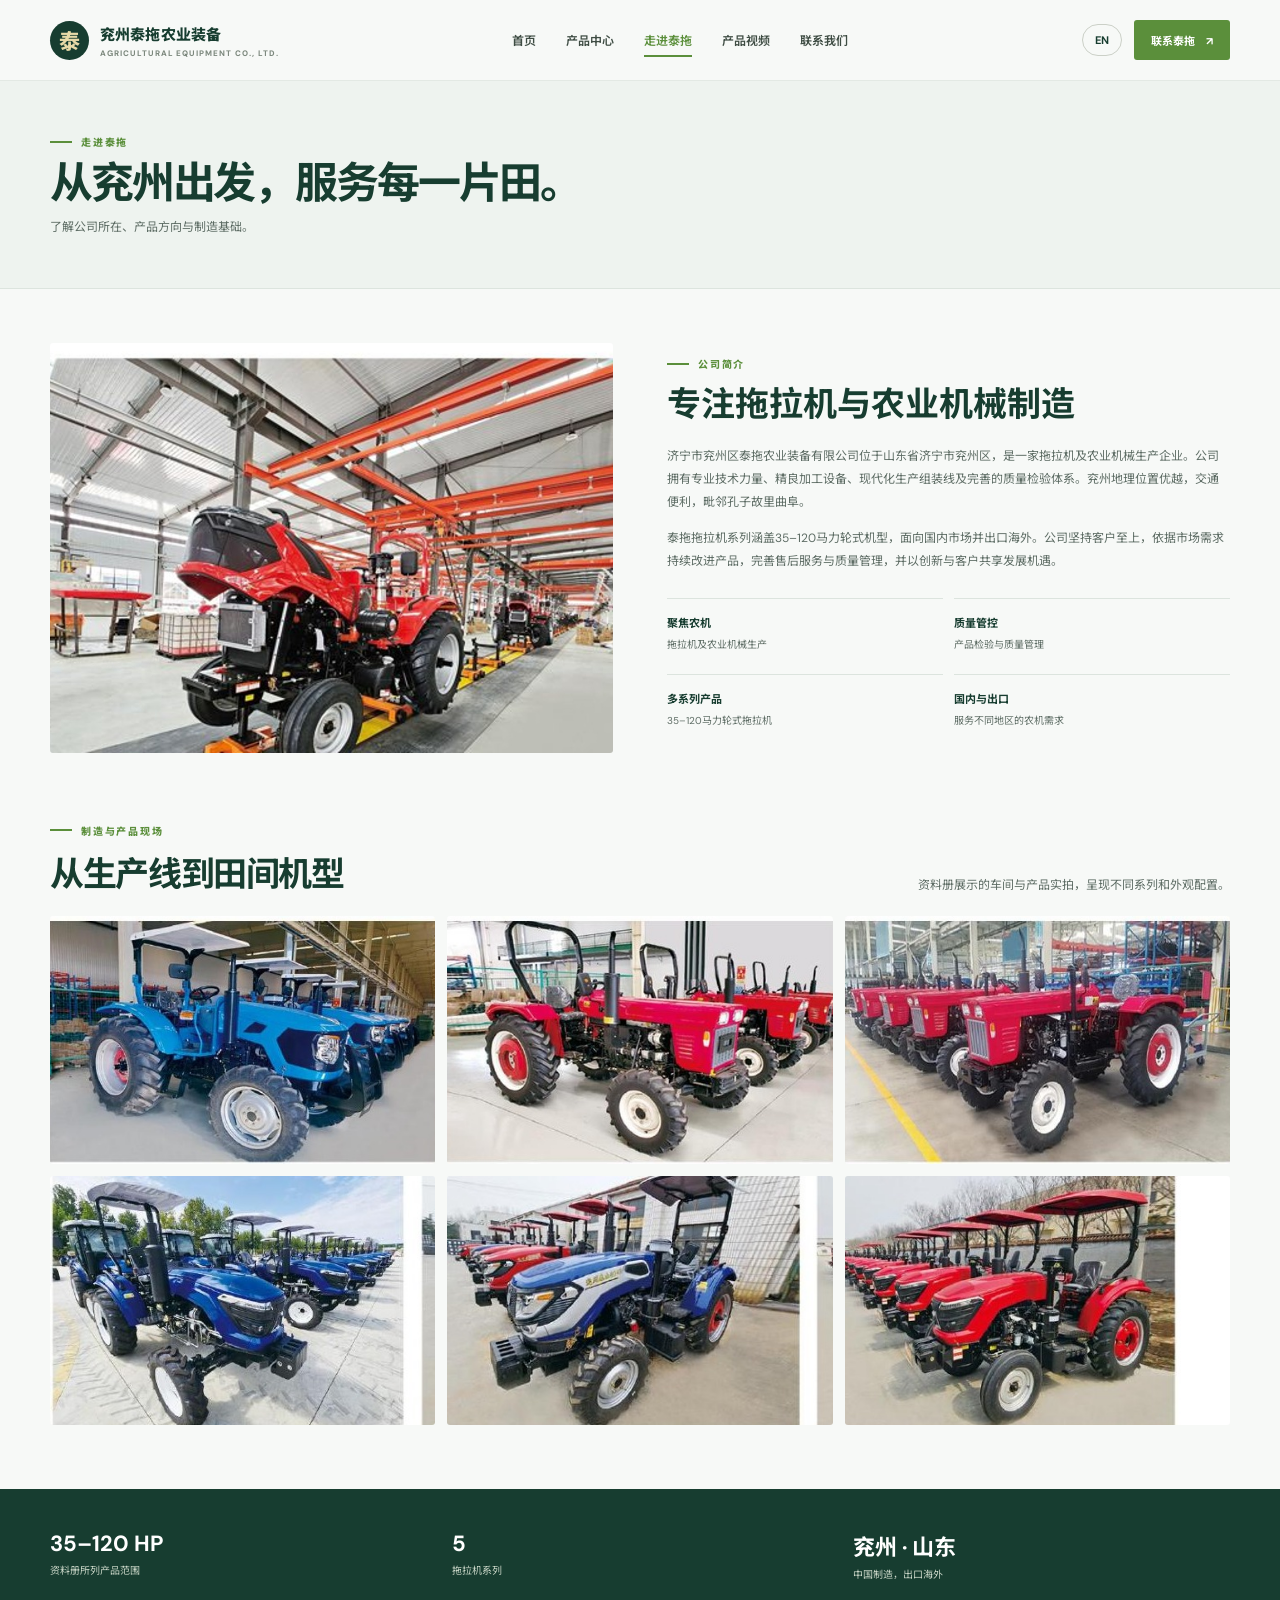
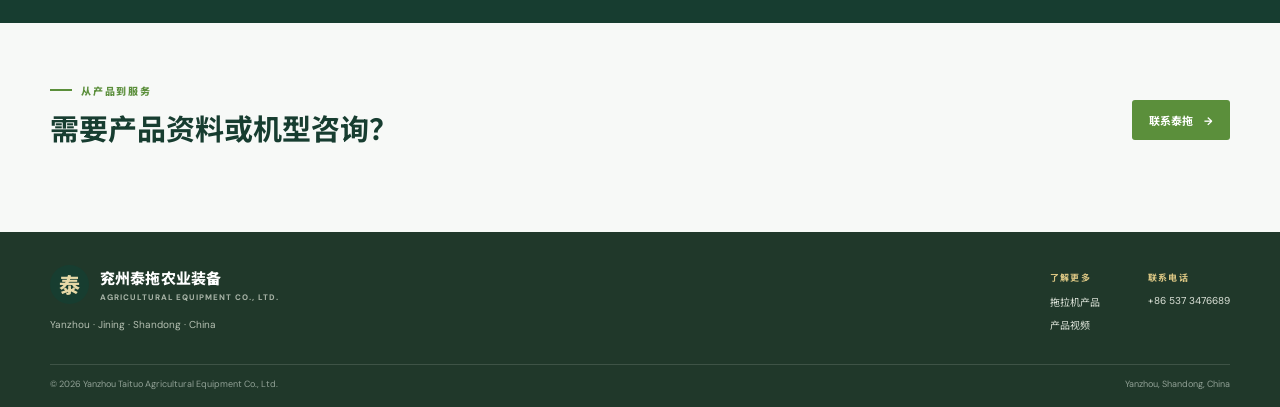
==== company.html @ d7dac6b2 "Add files via upload" ====
<!doctype html><html lang="zh-CN"><head><meta charset="utf-8"><meta name="viewport" content="width=device-width,initial-scale=1"><title>走进泰拖 | Yanzhou Taituo</title><link rel="stylesheet" href="site.css"></head><body><header class="site-header"><div class="wrap nav"><a class="brand" href="index.html"><span class="brandmark">泰</span><span><span class="brandname" data-zh="兖州泰拖农业装备" data-en="YANZHOU TAITUO">兖州泰拖农业装备</span><small>AGRICULTURAL EQUIPMENT CO., LTD.</small></span></a><nav class="navlinks"><a href="index.html" data-zh="首页" data-en="Home">首页</a><a href="products.html" data-zh="产品中心" data-en="Products">产品中心</a><a class="active" href="company.html" data-zh="走进泰拖" data-en="Our company">走进泰拖</a><a href="videos.html" data-zh="产品视频" data-en="Videos">产品视频</a><a href="contact.html" data-zh="联系我们" data-en="Contact">联系我们</a></nav><div class="navtools"><button class="lang" data-lang-button>EN</button><a class="nav-cta" href="contact.html" data-zh="联系泰拖　↗" data-en="Contact　↗">联系泰拖　↗</a><button class="mobile-menu" aria-label="Menu">☰</button></div></div></header><main class="page"><section class="page-banner"><div class="wrap"><div class="eyebrow" data-zh="走进泰拖" data-en="ABOUT TAITUO">走进泰拖</div><h1 data-zh="从兖州出发，服务每一片田。" data-en="From Yanzhou, for farms everywhere.">从兖州出发，服务每一片田。</h1><p data-zh="了解公司所在、产品方向与制造基础。" data-en="Learn about Taituo's location, product focus and manufacturing capabilities.">了解公司所在、产品方向与制造基础。</p></div></section><section class="wrap company-grid"><div class="company-photo" role="img" aria-label="Tractor assembly line"></div><div class="company-copy"><div class="eyebrow" data-zh="公司简介" data-en="COMPANY PROFILE">公司简介</div><h2 data-zh="专注拖拉机与农业机械制造" data-en="Focused on tractors and agricultural machinery">专注拖拉机与农业机械制造</h2><p data-zh="济宁市兖州区泰拖农业装备有限公司位于山东省济宁市兖州区，是一家拖拉机及农业机械生产企业。公司拥有专业技术力量、精良加工设备、现代化生产组装线及完善的质量检验体系。兖州地理位置优越，交通便利，毗邻孔子故里曲阜。" data-en="Jining Yanzhou Taituo Agricultural Equipment Co., Ltd. is based in Yanzhou, Jining, Shandong, China. The company manufactures tractors and agricultural machinery. Its supplied profile describes an experienced technical team, processing equipment, production and assembly lines, and a quality inspection system.">济宁市兖州区泰拖农业装备有限公司位于山东省济宁市兖州区，是一家拖拉机及农业机械生产企业。公司拥有专业技术力量、精良加工设备、现代化生产组装线及完善的质量检验体系。兖州地理位置优越，交通便利，毗邻孔子故里曲阜。</p><p data-zh="泰拖拖拉机系列涵盖35–120马力轮式机型，面向国内市场并出口海外。公司坚持客户至上，依据市场需求持续改进产品，完善售后服务与质量管理，并以创新与客户共享发展机遇。" data-en="The Taituo range covers 35–120 hp wheeled tractors for domestic and export markets. The company says it focuses on customer needs and ongoing improvement in products and after-sales support.">泰拖拖拉机系列涵盖35–120马力轮式机型，面向国内市场并出口海外。公司坚持客户至上，依据市场需求持续改进产品，完善售后服务与质量管理，并以创新与客户共享发展机遇。</p><div class="company-values"><div class="value"><b data-zh="聚焦农机" data-en="Agricultural machinery">聚焦农机</b><span data-zh="拖拉机及农业机械生产" data-en="Tractors and agricultural equipment">拖拉机及农业机械生产</span></div><div class="value"><b data-zh="质量管控" data-en="Quality control">质量管控</b><span data-zh="产品检验与质量管理" data-en="Product inspection and quality management">产品检验与质量管理</span></div><div class="value"><b data-zh="多系列产品" data-en="A broad model range">多系列产品</b><span data-zh="35–120马力轮式拖拉机" data-en="35–120 hp wheeled tractors">35–120马力轮式拖拉机</span></div><div class="value"><b data-zh="国内与出口" data-en="Domestic and export">国内与出口</b><span data-zh="服务不同地区的农机需求" data-en="Serving farms in different markets">服务不同地区的农机需求</span></div></div></div></section><section class="wrap company-gallery"><div class="section-head"><div><div class="eyebrow" data-zh="制造与产品现场" data-en="PRODUCTS & PRODUCTION">制造与产品现场</div><h2 data-zh="从生产线到田间机型" data-en="From production line to field-ready models">从生产线到田间机型</h2></div><p data-zh="资料册展示的车间与产品实拍，呈现不同系列和外观配置。" data-en="Workshop and product photographs from the catalogue show the model range and configurations.">资料册展示的车间与产品实拍，呈现不同系列和外观配置。</p></div><div class="company-gallery-grid"><img src="company-lineup-1.jpg" alt="泰拖拖拉机产品实拍 1" loading="lazy"><img src="company-lineup-2.jpg" alt="泰拖拖拉机产品实拍 2" loading="lazy"><img src="company-lineup-3.jpg" alt="泰拖拖拉机产品实拍 3" loading="lazy"><img src="company-lineup-4.jpg" alt="泰拖拖拉机产品实拍 4" loading="lazy"><img src="company-lineup-5.jpg" alt="泰拖拖拉机产品实拍 5" loading="lazy"><img src="company-lineup-6.jpg" alt="泰拖拖拉机产品实拍 6" loading="lazy"></div></section><section class="company-strip"><div class="wrap company-strip-inner"><div><b>35–120 HP</b><span data-zh="资料册所列产品范围" data-en="Catalogue power range">资料册所列产品范围</span></div><div><b>5</b><span data-zh="拖拉机系列" data-en="Tractor series">拖拉机系列</span></div><div><b data-zh="兖州 · 山东" data-en="Yanzhou · Shandong">兖州 · 山东</b><span data-zh="中国制造，出口海外" data-en="Made in China, serving overseas markets">中国制造，出口海外</span></div></div></section><section class="wrap feature-section"><div class="season-band-inner"><div><div class="eyebrow" data-zh="从产品到服务" data-en="PRODUCTS & SUPPORT">从产品到服务</div><h2 style="font-size:29px;color:var(--pine);margin:8px 0" data-zh="需要产品资料或机型咨询？" data-en="Looking for product details or a model enquiry?">需要产品资料或机型咨询？</h2></div><a class="btn" href="contact.html" data-zh="联系泰拖　→" data-en="Contact Taituo　→">联系泰拖　→</a></div></section></main><footer class="footer"><div class="wrap"><div class="footer-top"><div><a class="brand" href="index.html"><span class="brandmark">泰</span><span><span class="brandname" data-zh="兖州泰拖农业装备" data-en="YANZHOU TAITUO">兖州泰拖农业装备</span><small>AGRICULTURAL EQUIPMENT CO., LTD.</small></span></a><p>Yanzhou · Jining · Shandong · China</p></div><div class="footer-links"><div class="footer-col"><b data-zh="了解更多" data-en="DISCOVER">了解更多</b><a href="products.html" data-zh="拖拉机产品" data-en="Products">拖拉机产品</a><a href="videos.html" data-zh="产品视频" data-en="Videos">产品视频</a></div><div class="footer-col"><b data-zh="联系电话" data-en="PHONE">联系电话</b><a href="tel:+865373476689">+86 537 3476689</a></div></div></div><div class="copyright"><span>© 2026 Yanzhou Taituo Agricultural Equipment Co., Ltd.</span><span>Yanzhou, Shandong, China</span></div></div></footer><a class="mobile-cta" href="contact.html" data-zh="联系泰拖　↗" data-en="Contact Taituo　↗">联系泰拖　↗</a><script src="site.js"></script></body></html>
---- site.css ----
@import url('https://fonts.googleapis.com/css2?family=DM+Sans:wght@400;500;600;700&family=Noto+Sans+SC:wght@400;500;600;700;800&display=swap');
:root{--pine:#173d30;--pine-dark:#102f25;--leaf:#6f9f46;--clay:#5b8f3b;--soil:#edf2ee;--cream:#f7f9f7;--paper:#fff;--ink:#1e2e27;--muted:#5d6c64;--line:#dce4de;--sun:#d7b338}*{box-sizing:border-box}html{scroll-behavior:smooth}body{margin:0;background:var(--cream);color:var(--ink);font-family:'DM Sans','Noto Sans SC',sans-serif}a{color:inherit;text-decoration:none}button{font:inherit}.wrap{width:min(1180px,calc(100% - 56px));margin:auto}.site-header{background:var(--cream);position:sticky;top:0;z-index:10;border-bottom:1px solid #e3e9e4}.nav{height:80px;display:flex;align-items:center;justify-content:space-between}.brand{display:flex;align-items:center;gap:11px;color:var(--pine);font-weight:800}.brandmark{height:39px;width:39px;border-radius:50%;display:grid;place-items:center;background:var(--pine);color:#e7d9a7;font-size:21px}.brandname{font-size:15px;letter-spacing:.01em}.brand small{display:block;font-size:8px;letter-spacing:.12em;color:#7c887d;margin-top:3px}.navlinks{display:flex;gap:30px;align-items:center;font-size:12px;color:#3e4c43;font-weight:600}.navlinks a{padding:30px 0;position:relative}.navlinks a:hover,.navlinks a.active{color:var(--clay)}.navlinks a.active:after{content:"";position:absolute;bottom:22px;left:0;right:0;height:2px;background:var(--clay)}.navtools{display:flex;align-items:center;gap:12px}.lang{background:none;border:1px solid #cbd0c7;border-radius:30px;padding:8px 12px;color:var(--pine);font-size:11px;font-weight:700;cursor:pointer}.nav-cta,.btn{background:var(--clay);color:#fff;padding:12px 17px;border-radius:3px;font-size:11px;font-weight:700;display:inline-flex;gap:15px;align-items:center}.nav-cta:hover,.btn:hover{background:#9e4d34}.mobile-menu{display:none;background:none;border:0;color:var(--pine);font-size:24px}.page{min-height:calc(100vh - 270px)}.eyebrow{font-size:10px;text-transform:uppercase;letter-spacing:.18em;color:var(--clay);font-weight:800;display:flex;gap:9px;align-items:center}.eyebrow:before{content:"";height:2px;width:22px;background:var(--clay)}h1,h2,h3,p{margin-top:0}h1{font-size:clamp(42px,5.7vw,69px);letter-spacing:-.05em;line-height:1.12;margin:18px 0}.hero-home{padding:34px 0 45px}.hero-grid{display:grid;grid-template-columns:.94fr 1.06fr;background:var(--pine);min-height:510px;overflow:hidden;border-radius:5px}.hero-text{padding:62px 8% 50px;color:#fff;display:flex;flex-direction:column;align-items:flex-start;justify-content:center}.hero-text h1{color:#fff}.hero-text p{max-width:445px;color:#dce5d8;font-size:14px;line-height:1.9}.hero-text .eyebrow{color:#d8e6cf}.hero-photo{background:url('hero-field.jpg') center/cover no-repeat;min-height:100%;position:relative}.hero-photo:after{content:"";position:absolute;inset:0;background:linear-gradient(90deg,var(--pine) 0%,#29483700 28%)}.hero-actions{display:flex;gap:10px;flex-wrap:wrap;margin-top:17px}.btn.outline{background:transparent;border:1px solid #ffffff9a}.season-line{border-left:1px solid #c6d1be;padding-left:15px;margin-top:32px;color:#d9e2d3;font-size:10px;line-height:1.8}.intro-row{display:grid;grid-template-columns:1fr 1fr;gap:50px;align-items:center;padding:37px 0 53px;border-bottom:1px solid var(--line)}.intro-row h2{font-size:27px;letter-spacing:-.03em;color:var(--pine);line-height:1.35;margin:9px 0 0}.intro-row p{font-size:12px;line-height:1.85;color:var(--muted);margin:0}.feature-section{padding:60px 0 75px}.section-head{display:flex;justify-content:space-between;align-items:end;gap:30px;margin-bottom:25px}.section-head h2{font-size:34px;letter-spacing:-.04em;color:var(--pine);margin:9px 0 0}.section-head p{color:var(--muted);font-size:12px;max-width:380px;line-height:1.8;margin:0}.text-link{font-size:11px;font-weight:700;color:var(--clay)}.feature-grid{display:grid;grid-template-columns:repeat(3,1fr);gap:17px}.feature-card{background:#fff;border:1px solid #e8eee9}.feature-img{height:208px;background:#eff3ef;display:grid;place-items:center;overflow:hidden}.feature-img img{height:100%;width:100%;object-fit:contain}.feature-info{padding:18px}.feature-info span{font-size:9px;color:var(--clay);font-weight:800;letter-spacing:.14em}.feature-info h3{font-size:18px;color:var(--pine);margin:7px 0}.feature-info p{font-size:11px;color:var(--muted);line-height:1.65;margin:0}.season-band{background:#edf2ee;padding:52px 0}.season-band-inner{display:flex;align-items:center;justify-content:space-between;gap:30px}.season-band h2{font-size:29px;color:var(--pine);margin:8px 0}.season-band p{color:var(--muted);font-size:12px;margin:0}.page-banner{background:#eef3ef;padding:53px 0 49px;border-bottom:1px solid var(--line)}.page-banner h1{font-size:43px;color:var(--pine);margin:10px 0}.page-banner p{font-size:12px;color:var(--muted);line-height:1.8;margin:0;max-width:650px}.products-main{padding:35px 0 80px}.series-tabs{display:flex;gap:8px;flex-wrap:wrap;margin-bottom:23px}.series-tab{border:1px solid #d3ddd5;border-radius:2px;padding:11px 15px;background:transparent;color:var(--pine);font-size:11px;font-weight:700;cursor:pointer}.series-tab.active,.series-tab:hover{background:var(--pine);color:#fff;border-color:var(--pine)}.series-panel{display:none;background:#fff;border:1px solid #e4ebe5}.series-panel.active{display:grid;grid-template-columns:.85fr 1.15fr}.series-visual{background:#eff3ef;padding:20px;display:flex;flex-direction:column;justify-content:center}.series-visual img{width:100%;height:330px;object-fit:contain}.series-thumbs{display:grid;grid-template-columns:repeat(3,1fr);gap:8px;margin-top:10px}.series-thumbs button{height:66px;border:1px solid #dce4de;padding:0;background:#fff;cursor:pointer;overflow:hidden}.series-thumbs button:hover,.series-thumbs button.active{border-color:var(--clay)}.series-thumbs img{width:100%;height:100%;object-fit:cover}.series-visual p{font-size:11px;line-height:1.7;color:var(--muted);margin:12px 4px 0}.series-data{padding:30px 29px}.series-data h2{font-size:26px;color:var(--pine);margin:4px 0 8px}.series-data>p{font-size:11px;color:var(--muted);line-height:1.7}.table-scroll{overflow:auto;margin-top:18px}table{border-collapse:collapse;width:100%;min-width:580px;font-size:10px}th{background:var(--pine);color:#fff;text-align:left;font-weight:600}th,td{padding:10px 9px;border-bottom:1px solid #e2e9e3;vertical-align:top}td:first-child{font-weight:700;color:var(--pine);white-space:nowrap;background:#f2f6f2}.spec-note{font-size:10px;color:#788176;line-height:1.6;margin-top:12px}.company-grid{display:grid;grid-template-columns:1fr 1fr;gap:54px;align-items:center;padding:54px 0 58px}.company-photo{height:410px;background:url('factory-line.jpg') center/cover;border-radius:3px}.company-copy h2{font-size:34px;line-height:1.28;color:var(--pine);margin:12px 0 18px}.company-copy p{font-size:12px;line-height:1.95;color:var(--muted)}.company-values{display:grid;grid-template-columns:1fr 1fr;gap:11px;margin-top:25px}.value{border-top:1px solid var(--line);padding:12px 0}.value b{font-size:11px;color:var(--pine)}.value span{display:block;font-size:10px;color:var(--muted);margin-top:4px}.company-strip{background:var(--pine);color:#fff;padding:40px 0}.company-strip-inner{display:grid;grid-template-columns:repeat(3,1fr);gap:25px}.company-strip b{font-size:22px;display:block}.company-strip span{font-size:10px;color:#cbd7c8}.videos-main{padding:38px 0 80px}.video-grid{display:grid;grid-template-columns:repeat(6,minmax(0,1fr));gap:17px}.video-card{grid-column:span 2}.video-card{background:#fff;border:1px solid #e4ebe5}.video-card video{width:100%;height:210px;object-fit:contain;display:block;background:#283d30}.video-info{padding:14px 16px 16px}.video-info h3{font-size:13px;color:var(--pine);margin:0 0 5px}.video-info p{font-size:10px;color:var(--muted);line-height:1.6;margin:0}.video-index{color:var(--clay);font-size:9px;letter-spacing:.12em;font-weight:800;margin-bottom:5px}.contact-main{display:grid;grid-template-columns:.95fr 1.05fr;gap:55px;padding:53px 0 75px}.contact-main h2{font-size:34px;color:var(--pine);line-height:1.3;margin:12px 0 15px}.contact-main p{font-size:12px;color:var(--muted);line-height:1.9}.contact-card{background:#eef3ef;padding:28px}.contact-item{padding:15px 0;border-bottom:1px solid #dce4de}.contact-item:last-child{border:0}.contact-item span{display:block;font-size:9px;color:var(--clay);font-weight:800;letter-spacing:.14em;margin-bottom:5px}.contact-item b,.contact-item a{font-size:13px;color:var(--pine)}.map-panel{background:var(--pine);color:#fff;min-height:100%;display:flex;flex-direction:column;justify-content:center;padding:37px}.map-panel .map-kicker{font-size:9px;color:#d7b338;letter-spacing:.15em}.map-panel h3{font-size:24px;margin:11px 0}.map-panel p{font-size:11px;color:#d7e0d5;line-height:1.8;margin:0}.footer{background:#20382a;color:#fff;padding:33px 0 17px}.footer-top{display:flex;justify-content:space-between;gap:30px;padding-bottom:24px}.footer .brand{color:#fff}.footer .brand small{color:#a7b3a6}.footer p{font-size:10px;color:#b5c0b2;margin:12px 0 0;line-height:1.7}.footer-links{display:flex;gap:48px}.footer-col b{font-size:9px;letter-spacing:.13em;color:#d8c482}.footer-col span,.footer-col a{font-size:10px;color:#e1e7dd;display:block;margin:8px 0}.copyright{font-size:9px;color:#91a196;border-top:1px solid #ffffff22;padding-top:13px;display:flex;justify-content:space-between;gap:15px}.mobile-cta{display:none}
+@media(max-width:850px){.wrap{width:calc(100% - 36px)}.nav{height:68px}.navlinks{display:none;position:absolute;top:68px;left:0;right:0;background:var(--cream);padding:9px 18px 17px;border-bottom:1px solid var(--line);flex-direction:column;gap:0;align-items:stretch}.navlinks.open{display:flex}.navlinks a{padding:12px 0}.navlinks a.active:after{display:none}.nav-cta{display:none}.mobile-menu{display:block}.hero-grid{grid-template-columns:1fr;min-height:auto}.hero-text{padding:46px 8% 36px}.hero-photo{min-height:320px;grid-row:1}.hero-photo:after{background:linear-gradient(0deg,var(--pine) 0%,transparent 35%)}.hero-home{padding-top:18px}.intro-row{grid-template-columns:1fr;gap:15px;padding:26px 0 36px}.section-head{display:block}.section-head p{margin-top:12px}.feature-grid{grid-template-columns:1fr}.feature-img{height:240px}.season-band-inner{align-items:flex-start;flex-direction:column}.page-banner{padding:38px 0}.page-banner h1{font-size:35px}.series-panel.active{grid-template-columns:1fr}.series-visual img{height:270px}.series-data{padding:23px 18px}.company-grid{grid-template-columns:1fr;gap:28px;padding:35px 0}.company-photo{height:280px;order:2}.company-copy h2{font-size:30px}.video-grid{grid-template-columns:repeat(2,minmax(0,1fr))}.video-card{grid-column:span 1}.video-card video{height:175px}.company-strip-inner{gap:12px}.company-strip b{font-size:18px}.contact-main{grid-template-columns:1fr;gap:19px;padding:33px 0 55px}.map-panel{min-height:240px}.footer-top{display:block}.footer-links{margin-top:24px;gap:34px}.copyright{flex-direction:column}.mobile-cta{display:block;position:fixed;bottom:10px;left:13px;right:13px;z-index:11;background:var(--clay);color:white;text-align:center;padding:13px;border-radius:3px;font-size:11px;font-weight:700;box-shadow:0 5px 20px #0002}}
+@media(max-width:480px){.video-grid{grid-template-columns:1fr}.video-card{grid-column:span 1}.video-card video{height:220px}.feature-img{height:220px}.company-strip-inner{grid-template-columns:1fr}.footer-links{gap:22px}.navtools{gap:7px}}
*** End Patch
.series-visual .series-thumbs img{height:100%;width:100%;object-fit:cover}
.series-panel.active{grid-template-columns:minmax(0,.85fr) minmax(0,1.15fr)}.series-visual,.series-data{min-width:0}.table-scroll{max-width:100%}
@media(max-width:980px){.series-panel.active{grid-template-columns:1fr}.series-visual img.series-main{height:285px}.series-visual .series-thumbs button{height:72px}}

/* Polished product detail, company gallery and arrival information */
.series-thumbs{grid-template-columns:repeat(4,minmax(0,1fr))}
.series-thumbs button{position:relative;height:72px;border-radius:3px}
.series-thumbs button span{position:absolute;left:0;right:0;bottom:0;padding:4px 3px;background:#102f25dc;color:#fff;font-size:9px;text-align:center;letter-spacing:.04em}
.series-main{cursor:zoom-in;transition:transform .25s ease}
.series-main:hover{transform:scale(1.015)}
.series-features{border-top:1px solid var(--line);margin-top:23px;padding-top:18px}
.feature-kicker{font-size:10px;letter-spacing:.14em;font-weight:800;color:var(--pine);margin-bottom:12px}
.series-feature-grid{display:grid;grid-template-columns:repeat(3,minmax(0,1fr));gap:10px}
.series-feature{padding:13px;background:#f5f8f5;border:1px solid #e5ebe6;border-radius:3px}
.series-feature>span{font-size:9px;color:#738b78;letter-spacing:.06em}
.series-feature h3{font-size:13px;line-height:1.4;color:var(--pine);margin:7px 0}
.series-feature p{font-size:10px;line-height:1.65;color:var(--muted);margin:0}
.company-gallery{padding:12px 0 64px}
.company-gallery .section-head{margin-bottom:19px}
.company-gallery-grid{display:grid;grid-template-columns:repeat(3,minmax(0,1fr));gap:12px}
.company-gallery-grid img{display:block;width:100%;aspect-ratio:1.55;object-fit:cover;border-radius:3px;background:#eef2ee}
.contact-main{align-items:stretch}
.map-panel{background:#f0f4f0;color:var(--ink);border:1px solid #e2e9e3;border-radius:4px;padding:34px}
.map-panel .map-kicker{color:#71865f;font-weight:800}
.map-panel h3{color:var(--pine);font-size:29px}
.map-panel .arrival-lead{color:var(--muted);font-size:12px;line-height:1.85;margin-bottom:20px}
.transport-list{display:grid;gap:9px}
.transport-item{display:flex;align-items:center;gap:12px;background:#fff;border:1px solid #e0e8e1;padding:12px;border-radius:3px;color:var(--pine);transition:border-color .2s,transform .2s}
.transport-item:hover{border-color:var(--leaf);transform:translateY(-1px)}
.transport-icon{display:grid;place-items:center;width:42px;height:38px;flex:0 0 42px;background:#edf4ed;color:#386440;font-size:10px;font-weight:800;border-radius:3px}
.transport-item span:nth-child(2){flex:1}
.transport-item b{display:block;font-size:13px}
.transport-item small{display:block;font-size:10px;color:var(--muted);margin-top:4px}
.transport-item i{font-style:normal;color:var(--leaf)}
.arrival-call{display:inline-flex;margin-top:17px;padding:12px 15px;background:var(--pine);color:#fff;font-weight:700;font-size:11px;border-radius:3px}
.image-viewer{border:0;border-radius:4px;padding:14px;background:#f7f9f7;max-width:min(94vw,1320px);max-height:94vh;overflow:visible;box-shadow:0 20px 70px #09170f55}
.image-viewer::backdrop{background:#0b1712d9}
.image-viewer img{display:block;max-width:88vw;max-height:86vh;object-fit:contain}
.image-viewer button{position:absolute;right:-14px;top:-14px;width:38px;height:38px;border:0;border-radius:50%;background:#fff;color:var(--pine);font-size:24px;cursor:pointer;box-shadow:0 2px 12px #0003}
@media(max-width:850px){.series-feature-grid{grid-template-columns:1fr}.company-gallery-grid{grid-template-columns:1fr 1fr}.map-panel{padding:25px}.series-thumbs button{height:67px}}
@media(max-width:480px){.company-gallery-grid{grid-template-columns:1fr}.series-thumbs{gap:6px}.series-thumbs button{height:60px}.series-feature{padding:12px}}
@media(min-width:851px){.video-card:nth-last-child(2):nth-child(3n+1){grid-column:2/span 2}.video-card:last-child:nth-child(3n+2){grid-column:4/span 2}}
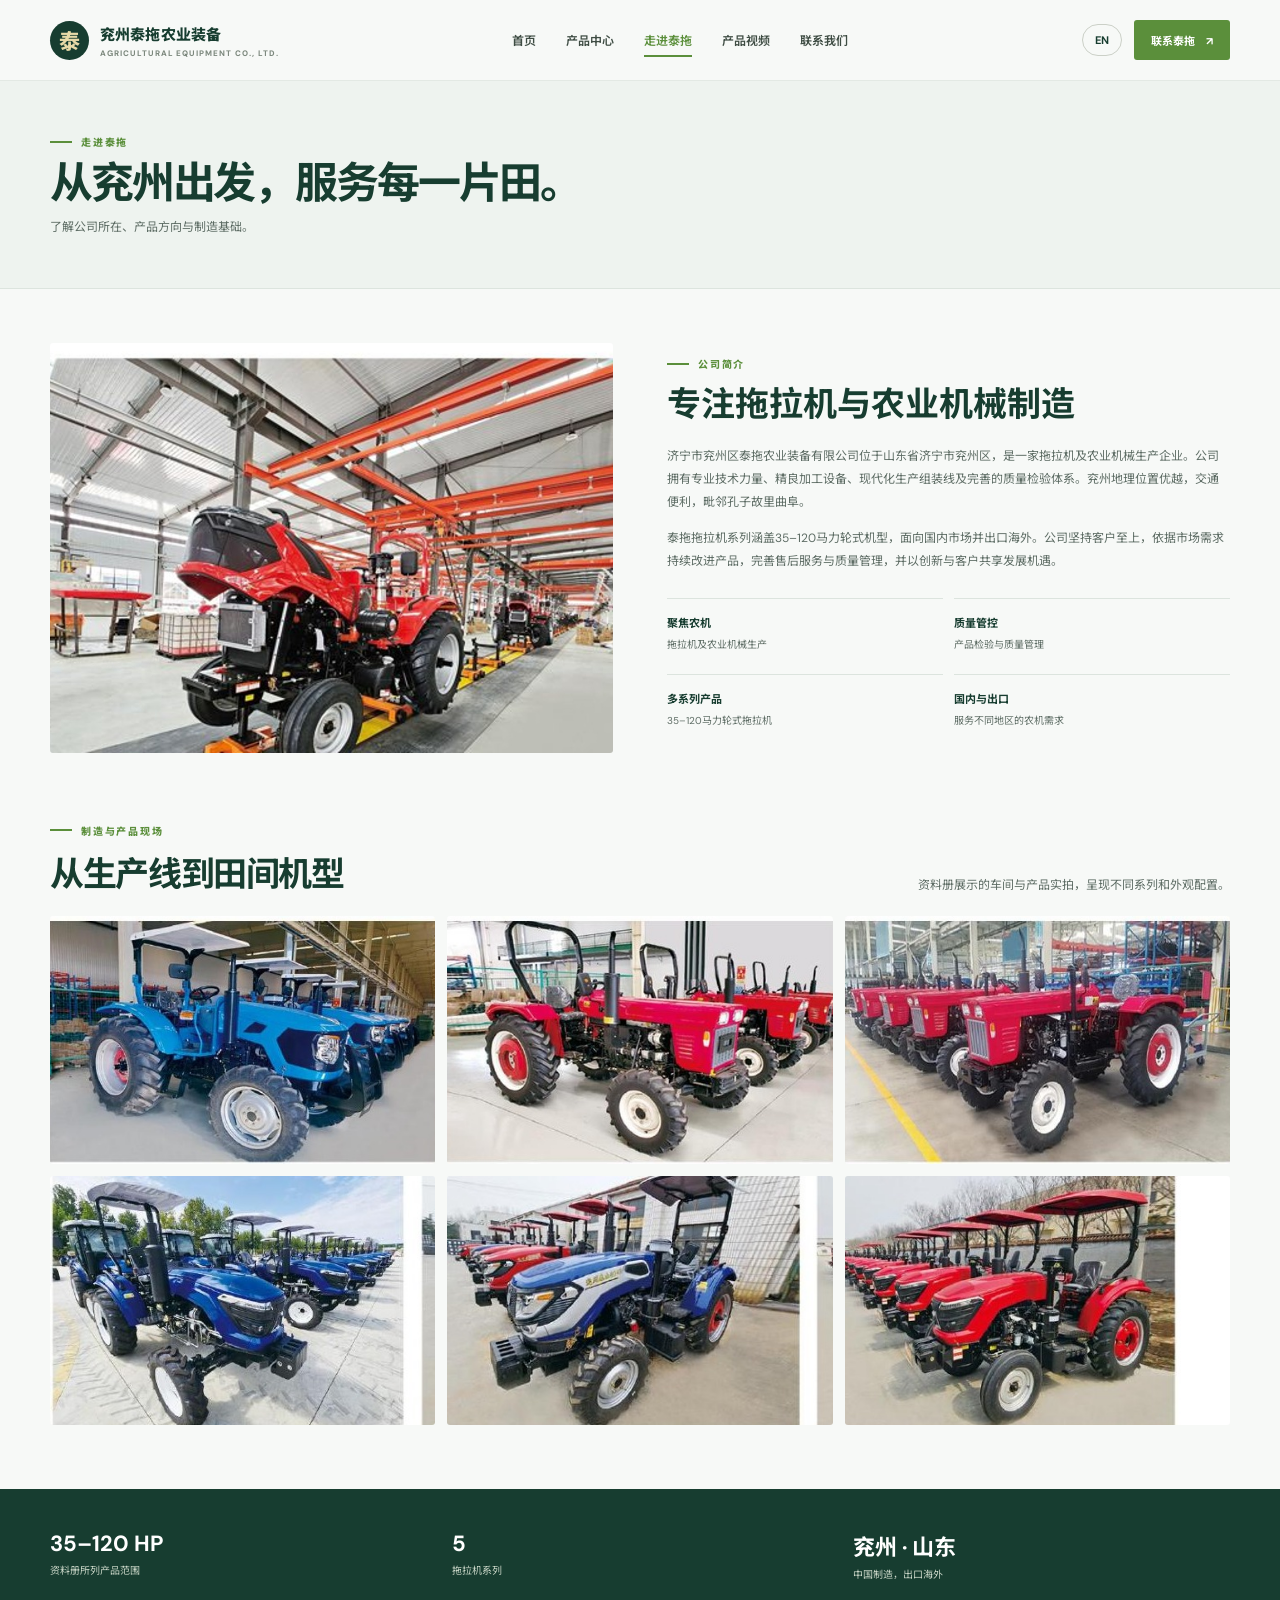
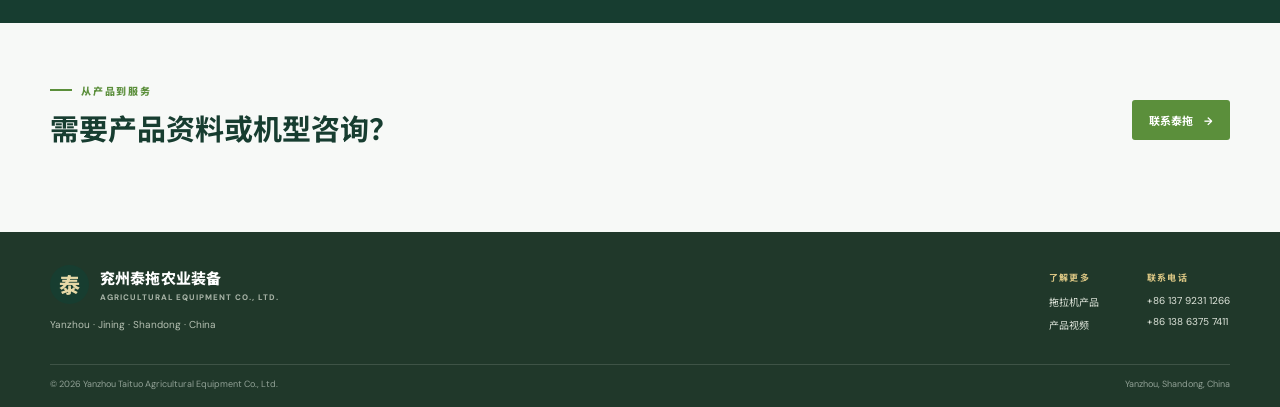
==== commit 5f8303b1: "Add files via upload" ====
--- a/company.html
+++ b/company.html
@@ -1 +1 @@
-<!doctype html><html lang="zh-CN"><head><meta charset="utf-8"><meta name="viewport" content="width=device-width,initial-scale=1"><title>走进泰拖 | Yanzhou Taituo</title><link rel="stylesheet" href="site.css"></head><body><header class="site-header"><div class="wrap nav"><a class="brand" href="index.html"><span class="brandmark">泰</span><span><span class="brandname" data-zh="兖州泰拖农业装备" data-en="YANZHOU TAITUO">兖州泰拖农业装备</span><small>AGRICULTURAL EQUIPMENT CO., LTD.</small></span></a><nav class="navlinks"><a href="index.html" data-zh="首页" data-en="Home">首页</a><a href="products.html" data-zh="产品中心" data-en="Products">产品中心</a><a class="active" href="company.html" data-zh="走进泰拖" data-en="Our company">走进泰拖</a><a href="videos.html" data-zh="产品视频" data-en="Videos">产品视频</a><a href="contact.html" data-zh="联系我们" data-en="Contact">联系我们</a></nav><div class="navtools"><button class="lang" data-lang-button>EN</button><a class="nav-cta" href="contact.html" data-zh="联系泰拖　↗" data-en="Contact　↗">联系泰拖　↗</a><button class="mobile-menu" aria-label="Menu">☰</button></div></div></header><main class="page"><section class="page-banner"><div class="wrap"><div class="eyebrow" data-zh="走进泰拖" data-en="ABOUT TAITUO">走进泰拖</div><h1 data-zh="从兖州出发，服务每一片田。" data-en="From Yanzhou, for farms everywhere.">从兖州出发，服务每一片田。</h1><p data-zh="了解公司所在、产品方向与制造基础。" data-en="Learn about Taituo's location, product focus and manufacturing capabilities.">了解公司所在、产品方向与制造基础。</p></div></section><section class="wrap company-grid"><div class="company-photo" role="img" aria-label="Tractor assembly line"></div><div class="company-copy"><div class="eyebrow" data-zh="公司简介" data-en="COMPANY PROFILE">公司简介</div><h2 data-zh="专注拖拉机与农业机械制造" data-en="Focused on tractors and agricultural machinery">专注拖拉机与农业机械制造</h2><p data-zh="济宁市兖州区泰拖农业装备有限公司位于山东省济宁市兖州区，是一家拖拉机及农业机械生产企业。公司拥有专业技术力量、精良加工设备、现代化生产组装线及完善的质量检验体系。兖州地理位置优越，交通便利，毗邻孔子故里曲阜。" data-en="Jining Yanzhou Taituo Agricultural Equipment Co., Ltd. is based in Yanzhou, Jining, Shandong, China. The company manufactures tractors and agricultural machinery. Its supplied profile describes an experienced technical team, processing equipment, production and assembly lines, and a quality inspection system.">济宁市兖州区泰拖农业装备有限公司位于山东省济宁市兖州区，是一家拖拉机及农业机械生产企业。公司拥有专业技术力量、精良加工设备、现代化生产组装线及完善的质量检验体系。兖州地理位置优越，交通便利，毗邻孔子故里曲阜。</p><p data-zh="泰拖拖拉机系列涵盖35–120马力轮式机型，面向国内市场并出口海外。公司坚持客户至上，依据市场需求持续改进产品，完善售后服务与质量管理，并以创新与客户共享发展机遇。" data-en="The Taituo range covers 35–120 hp wheeled tractors for domestic and export markets. The company says it focuses on customer needs and ongoing improvement in products and after-sales support.">泰拖拖拉机系列涵盖35–120马力轮式机型，面向国内市场并出口海外。公司坚持客户至上，依据市场需求持续改进产品，完善售后服务与质量管理，并以创新与客户共享发展机遇。</p><div class="company-values"><div class="value"><b data-zh="聚焦农机" data-en="Agricultural machinery">聚焦农机</b><span data-zh="拖拉机及农业机械生产" data-en="Tractors and agricultural equipment">拖拉机及农业机械生产</span></div><div class="value"><b data-zh="质量管控" data-en="Quality control">质量管控</b><span data-zh="产品检验与质量管理" data-en="Product inspection and quality management">产品检验与质量管理</span></div><div class="value"><b data-zh="多系列产品" data-en="A broad model range">多系列产品</b><span data-zh="35–120马力轮式拖拉机" data-en="35–120 hp wheeled tractors">35–120马力轮式拖拉机</span></div><div class="value"><b data-zh="国内与出口" data-en="Domestic and export">国内与出口</b><span data-zh="服务不同地区的农机需求" data-en="Serving farms in different markets">服务不同地区的农机需求</span></div></div></div></section><section class="wrap company-gallery"><div class="section-head"><div><div class="eyebrow" data-zh="制造与产品现场" data-en="PRODUCTS & PRODUCTION">制造与产品现场</div><h2 data-zh="从生产线到田间机型" data-en="From production line to field-ready models">从生产线到田间机型</h2></div><p data-zh="资料册展示的车间与产品实拍，呈现不同系列和外观配置。" data-en="Workshop and product photographs from the catalogue show the model range and configurations.">资料册展示的车间与产品实拍，呈现不同系列和外观配置。</p></div><div class="company-gallery-grid"><img src="company-lineup-1.jpg" alt="泰拖拖拉机产品实拍 1" loading="lazy"><img src="company-lineup-2.jpg" alt="泰拖拖拉机产品实拍 2" loading="lazy"><img src="company-lineup-3.jpg" alt="泰拖拖拉机产品实拍 3" loading="lazy"><img src="company-lineup-4.jpg" alt="泰拖拖拉机产品实拍 4" loading="lazy"><img src="company-lineup-5.jpg" alt="泰拖拖拉机产品实拍 5" loading="lazy"><img src="company-lineup-6.jpg" alt="泰拖拖拉机产品实拍 6" loading="lazy"></div></section><section class="company-strip"><div class="wrap company-strip-inner"><div><b>35–120 HP</b><span data-zh="资料册所列产品范围" data-en="Catalogue power range">资料册所列产品范围</span></div><div><b>5</b><span data-zh="拖拉机系列" data-en="Tractor series">拖拉机系列</span></div><div><b data-zh="兖州 · 山东" data-en="Yanzhou · Shandong">兖州 · 山东</b><span data-zh="中国制造，出口海外" data-en="Made in China, serving overseas markets">中国制造，出口海外</span></div></div></section><section class="wrap feature-section"><div class="season-band-inner"><div><div class="eyebrow" data-zh="从产品到服务" data-en="PRODUCTS & SUPPORT">从产品到服务</div><h2 style="font-size:29px;color:var(--pine);margin:8px 0" data-zh="需要产品资料或机型咨询？" data-en="Looking for product details or a model enquiry?">需要产品资料或机型咨询？</h2></div><a class="btn" href="contact.html" data-zh="联系泰拖　→" data-en="Contact Taituo　→">联系泰拖　→</a></div></section></main><footer class="footer"><div class="wrap"><div class="footer-top"><div><a class="brand" href="index.html"><span class="brandmark">泰</span><span><span class="brandname" data-zh="兖州泰拖农业装备" data-en="YANZHOU TAITUO">兖州泰拖农业装备</span><small>AGRICULTURAL EQUIPMENT CO., LTD.</small></span></a><p>Yanzhou · Jining · Shandong · China</p></div><div class="footer-links"><div class="footer-col"><b data-zh="了解更多" data-en="DISCOVER">了解更多</b><a href="products.html" data-zh="拖拉机产品" data-en="Products">拖拉机产品</a><a href="videos.html" data-zh="产品视频" data-en="Videos">产品视频</a></div><div class="footer-col"><b data-zh="联系电话" data-en="PHONE">联系电话</b><a href="tel:+865373476689">+86 537 3476689</a></div></div></div><div class="copyright"><span>© 2026 Yanzhou Taituo Agricultural Equipment Co., Ltd.</span><span>Yanzhou, Shandong, China</span></div></div></footer><a class="mobile-cta" href="contact.html" data-zh="联系泰拖　↗" data-en="Contact Taituo　↗">联系泰拖　↗</a><script src="site.js"></script></body></html>
+<!doctype html><html lang="zh-CN"><head><meta charset="utf-8"><meta name="viewport" content="width=device-width,initial-scale=1"><title>走进泰拖 | Yanzhou Taituo</title><link rel="stylesheet" href="site.css"></head><body><header class="site-header"><div class="wrap nav"><a class="brand" href="index.html"><span class="brandmark">泰</span><span><span class="brandname" data-zh="兖州泰拖农业装备" data-en="YANZHOU TAITUO">兖州泰拖农业装备</span><small>AGRICULTURAL EQUIPMENT CO., LTD.</small></span></a><nav class="navlinks"><a href="index.html" data-zh="首页" data-en="Home">首页</a><a href="products.html" data-zh="产品中心" data-en="Products">产品中心</a><a class="active" href="company.html" data-zh="走进泰拖" data-en="Our company">走进泰拖</a><a href="videos.html" data-zh="产品视频" data-en="Videos">产品视频</a><a href="contact.html" data-zh="联系我们" data-en="Contact">联系我们</a></nav><div class="navtools"><button class="lang" data-lang-button>EN</button><a class="nav-cta" href="contact.html" data-zh="联系泰拖　↗" data-en="Contact　↗">联系泰拖　↗</a><button class="mobile-menu" aria-label="Menu">☰</button></div></div></header><main class="page"><section class="page-banner"><div class="wrap"><div class="eyebrow" data-zh="走进泰拖" data-en="ABOUT TAITUO">走进泰拖</div><h1 data-zh="从兖州出发，服务每一片田。" data-en="From Yanzhou, for farms everywhere.">从兖州出发，服务每一片田。</h1><p data-zh="了解公司所在、产品方向与制造基础。" data-en="Learn about Taituo's location, product focus and manufacturing capabilities.">了解公司所在、产品方向与制造基础。</p></div></section><section class="wrap company-grid"><div class="company-photo" role="img" aria-label="Tractor assembly line"></div><div class="company-copy"><div class="eyebrow" data-zh="公司简介" data-en="COMPANY PROFILE">公司简介</div><h2 data-zh="专注拖拉机与农业机械制造" data-en="Focused on tractors and agricultural machinery">专注拖拉机与农业机械制造</h2><p data-zh="济宁市兖州区泰拖农业装备有限公司位于山东省济宁市兖州区，是一家拖拉机及农业机械生产企业。公司拥有专业技术力量、精良加工设备、现代化生产组装线及完善的质量检验体系。兖州地理位置优越，交通便利，毗邻孔子故里曲阜。" data-en="Jining Yanzhou Taituo Agricultural Equipment Co., Ltd. is based in Yanzhou, Jining, Shandong, China. The company manufactures tractors and agricultural machinery. Its supplied profile describes an experienced technical team, processing equipment, production and assembly lines, and a quality inspection system.">济宁市兖州区泰拖农业装备有限公司位于山东省济宁市兖州区，是一家拖拉机及农业机械生产企业。公司拥有专业技术力量、精良加工设备、现代化生产组装线及完善的质量检验体系。兖州地理位置优越，交通便利，毗邻孔子故里曲阜。</p><p data-zh="泰拖拖拉机系列涵盖35–120马力轮式机型，面向国内市场并出口海外。公司坚持客户至上，依据市场需求持续改进产品，完善售后服务与质量管理，并以创新与客户共享发展机遇。" data-en="The Taituo range covers 35–120 hp wheeled tractors for domestic and export markets. The company says it focuses on customer needs and ongoing improvement in products and after-sales support.">泰拖拖拉机系列涵盖35–120马力轮式机型，面向国内市场并出口海外。公司坚持客户至上，依据市场需求持续改进产品，完善售后服务与质量管理，并以创新与客户共享发展机遇。</p><div class="company-values"><div class="value"><b data-zh="聚焦农机" data-en="Agricultural machinery">聚焦农机</b><span data-zh="拖拉机及农业机械生产" data-en="Tractors and agricultural equipment">拖拉机及农业机械生产</span></div><div class="value"><b data-zh="质量管控" data-en="Quality control">质量管控</b><span data-zh="产品检验与质量管理" data-en="Product inspection and quality management">产品检验与质量管理</span></div><div class="value"><b data-zh="多系列产品" data-en="A broad model range">多系列产品</b><span data-zh="35–120马力轮式拖拉机" data-en="35–120 hp wheeled tractors">35–120马力轮式拖拉机</span></div><div class="value"><b data-zh="国内与出口" data-en="Domestic and export">国内与出口</b><span data-zh="服务不同地区的农机需求" data-en="Serving farms in different markets">服务不同地区的农机需求</span></div></div></div></section><section class="wrap company-gallery"><div class="section-head"><div><div class="eyebrow" data-zh="制造与产品现场" data-en="PRODUCTS & PRODUCTION">制造与产品现场</div><h2 data-zh="从生产线到田间机型" data-en="From production line to field-ready models">从生产线到田间机型</h2></div><p data-zh="资料册展示的车间与产品实拍，呈现不同系列和外观配置。" data-en="Workshop and product photographs from the catalogue show the model range and configurations.">资料册展示的车间与产品实拍，呈现不同系列和外观配置。</p></div><div class="company-gallery-grid"><img src="company-lineup-1.jpg" alt="泰拖拖拉机产品实拍 1" loading="lazy"><img src="company-lineup-2.jpg" alt="泰拖拖拉机产品实拍 2" loading="lazy"><img src="company-lineup-3.jpg" alt="泰拖拖拉机产品实拍 3" loading="lazy"><img src="company-lineup-4.jpg" alt="泰拖拖拉机产品实拍 4" loading="lazy"><img src="company-lineup-5.jpg" alt="泰拖拖拉机产品实拍 5" loading="lazy"><img src="company-lineup-6.jpg" alt="泰拖拖拉机产品实拍 6" loading="lazy"></div></section><section class="company-strip"><div class="wrap company-strip-inner"><div><b>35–120 HP</b><span data-zh="资料册所列产品范围" data-en="Catalogue power range">资料册所列产品范围</span></div><div><b>5</b><span data-zh="拖拉机系列" data-en="Tractor series">拖拉机系列</span></div><div><b data-zh="兖州 · 山东" data-en="Yanzhou · Shandong">兖州 · 山东</b><span data-zh="中国制造，出口海外" data-en="Made in China, serving overseas markets">中国制造，出口海外</span></div></div></section><section class="wrap feature-section"><div class="season-band-inner"><div><div class="eyebrow" data-zh="从产品到服务" data-en="PRODUCTS & SUPPORT">从产品到服务</div><h2 style="font-size:29px;color:var(--pine);margin:8px 0" data-zh="需要产品资料或机型咨询？" data-en="Looking for product details or a model enquiry?">需要产品资料或机型咨询？</h2></div><a class="btn" href="contact.html" data-zh="联系泰拖　→" data-en="Contact Taituo　→">联系泰拖　→</a></div></section></main><footer class="footer"><div class="wrap"><div class="footer-top"><div><a class="brand" href="index.html"><span class="brandmark">泰</span><span><span class="brandname" data-zh="兖州泰拖农业装备" data-en="YANZHOU TAITUO">兖州泰拖农业装备</span><small>AGRICULTURAL EQUIPMENT CO., LTD.</small></span></a><p>Yanzhou · Jining · Shandong · China</p></div><div class="footer-links"><div class="footer-col"><b data-zh="了解更多" data-en="DISCOVER">了解更多</b><a href="products.html" data-zh="拖拉机产品" data-en="Products">拖拉机产品</a><a href="videos.html" data-zh="产品视频" data-en="Videos">产品视频</a></div><div class="footer-col"><b data-zh="联系电话" data-en="PHONE">联系电话</b><a href="tel:+8613792311266">+86 137 9231 1266</a><a href="tel:+8613863757411">+86 138 6375 7411</a></div></div></div><div class="copyright"><span>© 2026 Yanzhou Taituo Agricultural Equipment Co., Ltd.</span><span>Yanzhou, Shandong, China</span></div></div></footer><a class="mobile-cta" href="contact.html" data-zh="联系泰拖　↗" data-en="Contact Taituo　↗">联系泰拖　↗</a><script src="site.js"></script></body></html>
